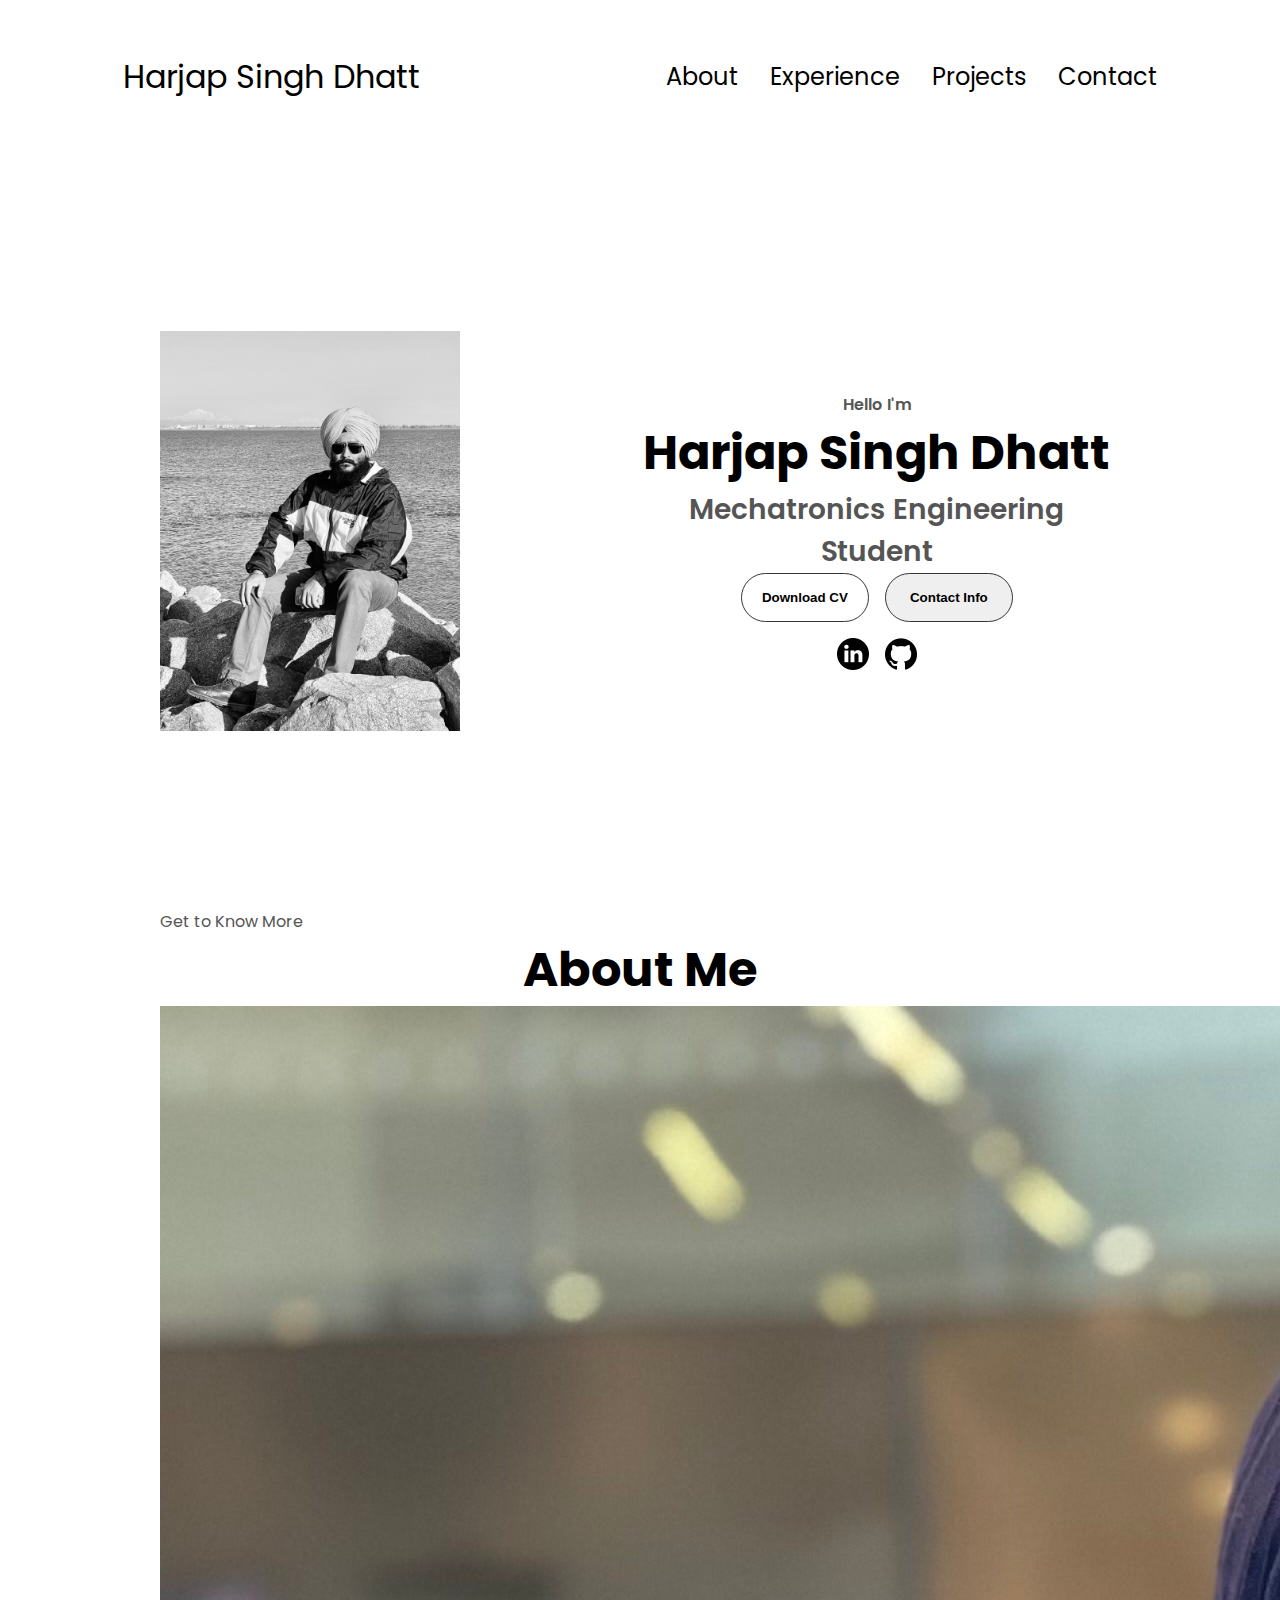
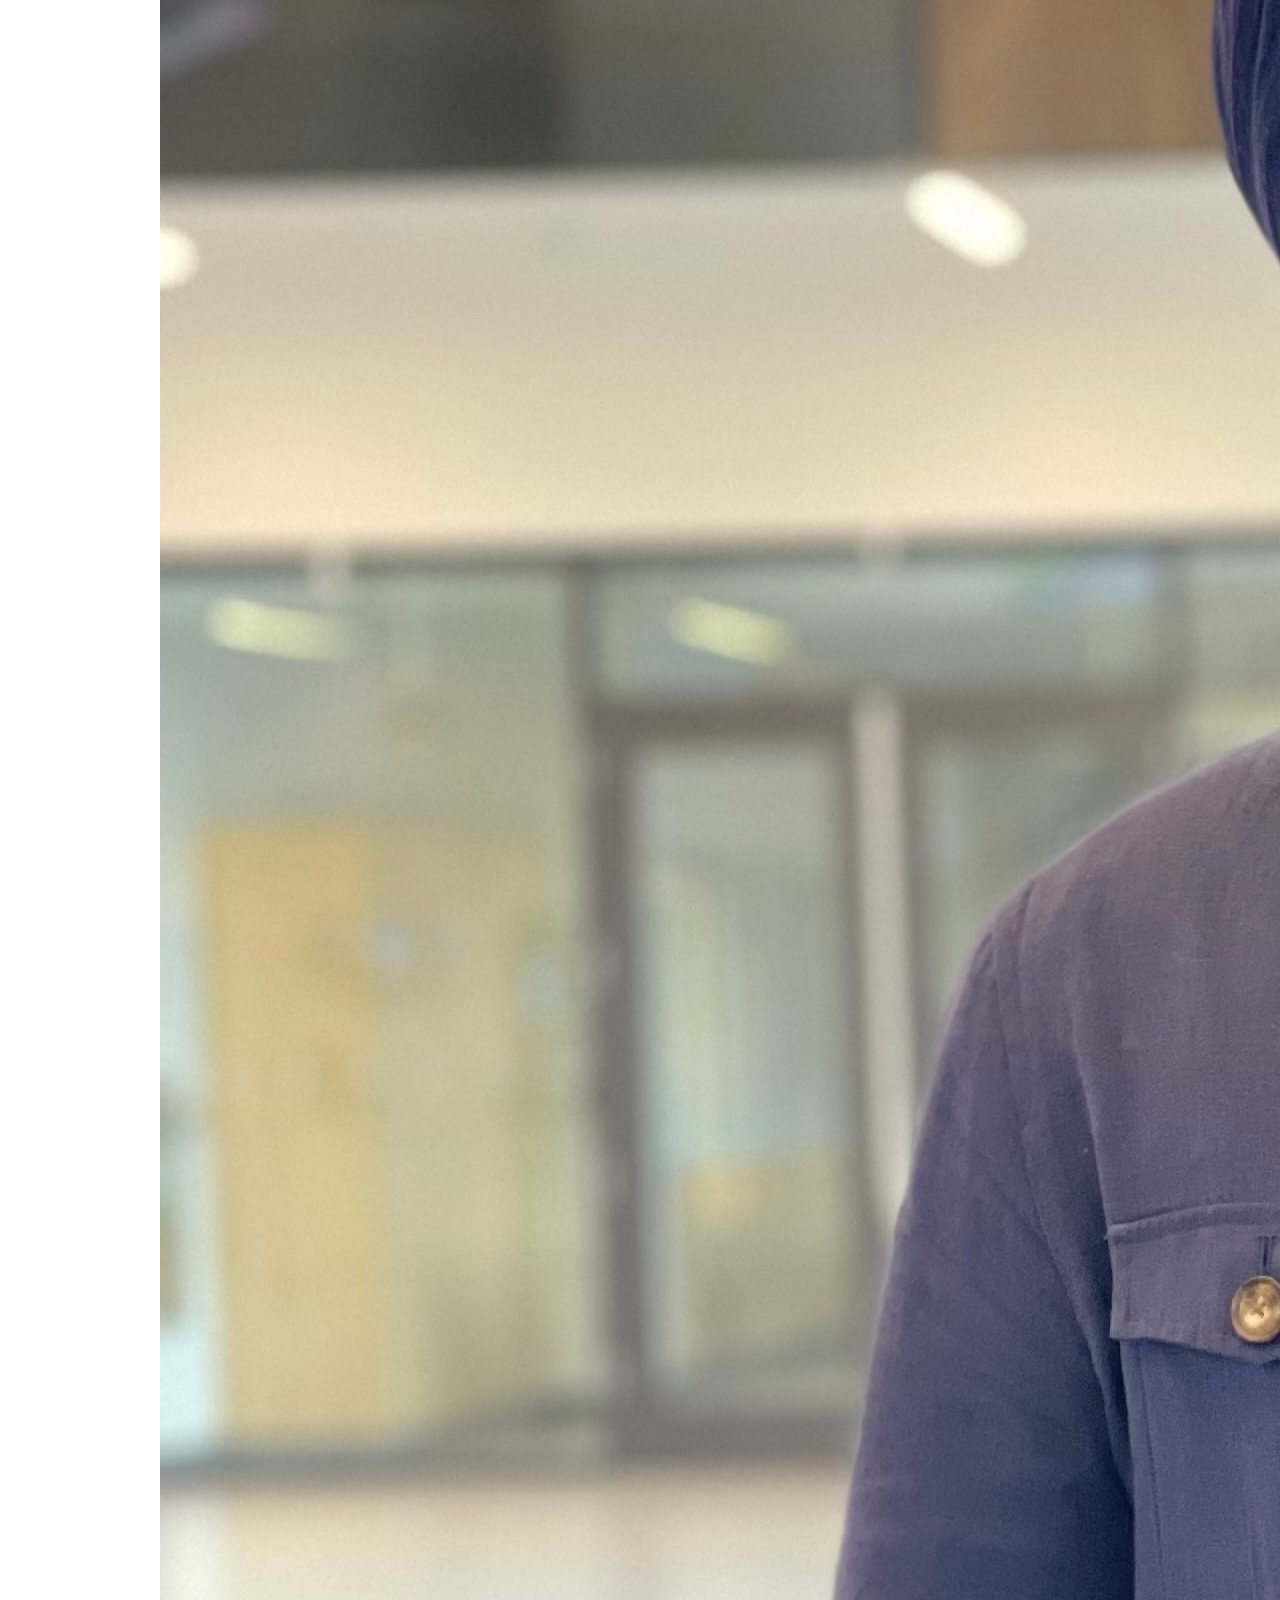
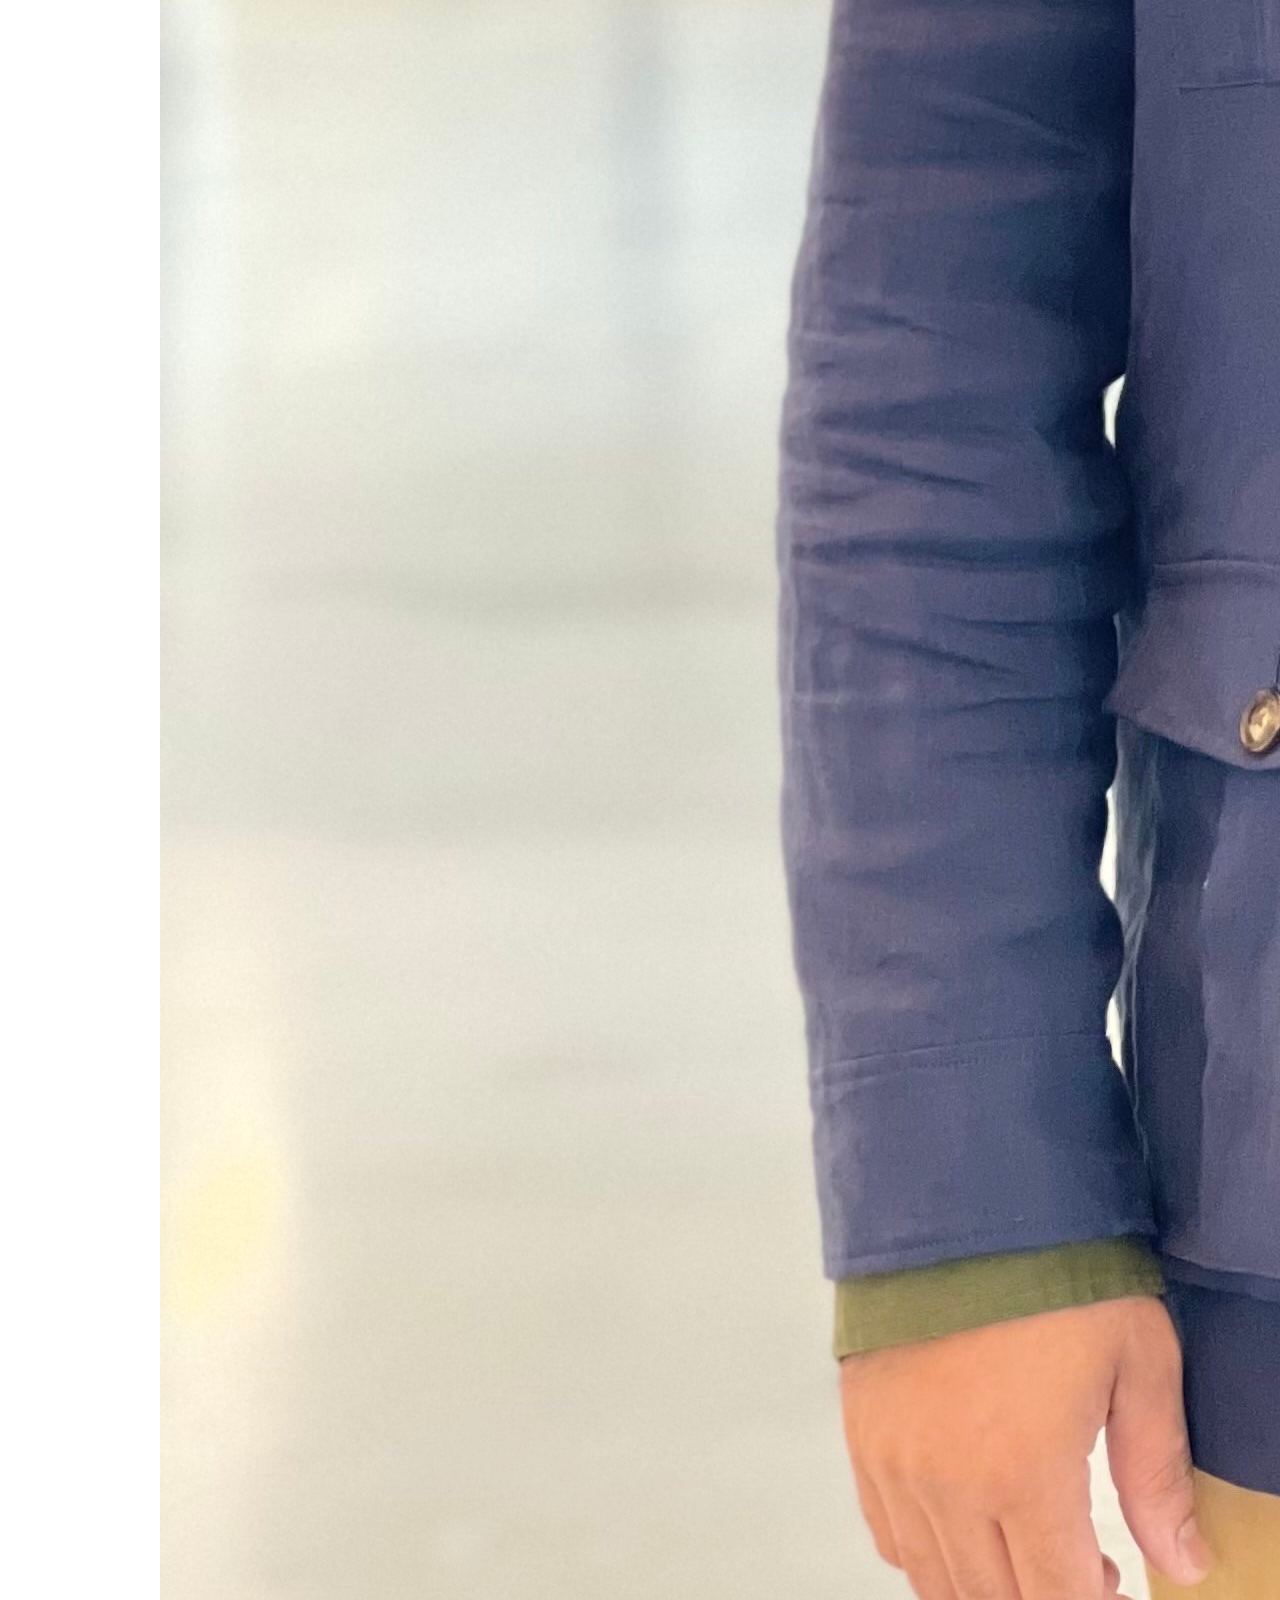
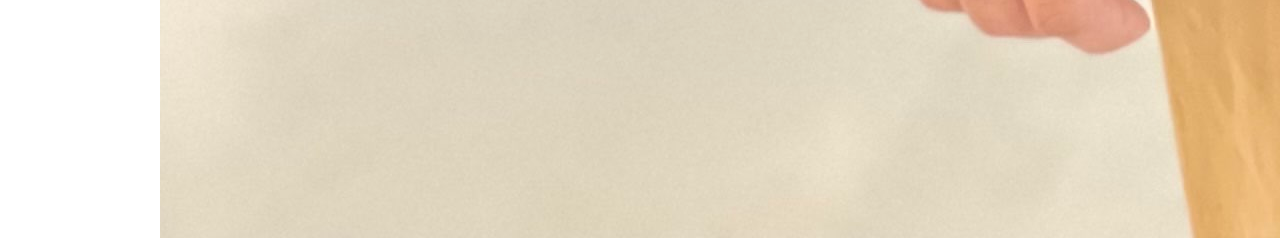
==== index.html @ b3462445 "most recent" ====
<!DOCTYPE html>
<html lang="en">
<head>
    <meta charset="UTF-8">
    <meta name="viewport" content="width=device-width, initial-scale=1.0">
    <title>My Portfolio</title>
    <link rel="stylesheet" href="style.css">
    <link rel="stylesheet" href="mediaqueries.css">
</head>
<body>
    <nav id="desktop-nav">
        <div class="logo">Harjap Singh Dhatt</div>
        <div>
            <ul class="nav-links">
            <li><a href="#about">About</a></li>
            <li><a href="#experience">Experience</a></li>
            <li><a href="#projects">Projects</a></li>
            <li><a href="#contact">Contact</a></li>
        </ul>
        </div>
    </nav>
    <nav id="hamburger-nav">
        <div class="logo">Harjap Singh Dhatt
        <div class="hamburger-menu">
            <div class="hamburger-icon" onclick="toggleMenu()">
            <span></span>
            <span></span>
            <span></span>
            </div>
            <div class="menu-links">                
                <li><a href="#about" onclick="toggleMenu()">About</a></li>
                <li><a href="#experience" onclick="toggleMenu()">Experience</a></li>
                <li><a href="#projects" onclick="toggleMenu()">Projects</a></li>
                <li><a href="#contact" onclick="toggleMenu()">Contact</a></li>
            </div>
        </div>
    </nav>
    <section id="profile">
        <div class="section__pic-container">
            <img src="./assests/image.jpg" alt="Harjap Singh profile picture">
        </div>
        <div class="section__text">
            <p class="section__text__p1">Hello I'm</p>
            <h1 class="title">Harjap Singh Dhatt</h1>
            <p class="section__text__p2">Mechatronics Engineering Student</p>
            <div class="btn-container">
                <button 
                class="btn btn-color-2" 
                onclick="window.open('./assests/Resume_FA24.pdf')">
                Download CV
                </button>
                <button 
                class="btn btn-color-1" 
                onclick="location.href='./#contact'">
                Contact Info
                </button>
            </div>
            <div id="socials-container">
                <img 
                src="./assests/linkedin.png" 
                alt="My LinkedIn Profile"
                class="icon"
                onclick="location.href='https://www.linkedin.com/in/harjapdhatt/'"
                />
                <img 
                src="./assests/github.png" 
                alt="My Github Profile"
                class="icon"
                onclick="location.href='https://github.com/Harjaps995'"
                />

            </div>
        </div>
    </section>
    <section id="about">
        <p class="section__text__p1">Get to Know More</p>
        <h1 class="title">About Me</h1>
        <div class="section-container">
            <div class="section__pic_container">
                <img src="./assests/image1.jpg" 
                alt="Profile picture"
                class="about-pic"
                />
            </div>
            <div class="about-details-container">
                <div class="about-continers">
                    <div class="details-container">
                        <img src="./assests/experience.png" 
                        alt="Experience icon"
                        class="icon"
                        />
                        <h3>Experience</h3>
                        <p>2+ years <br>Mechatronics Engineering</p>
                    </div>
                    <div class="details-container">
                        <img src="./assests/education.png" 
                        alt="Education icon"
                        class="icon"
                        />
                        <h3>Education</h3>
                        <p>BASc <br>Mechatronic Systems Engineering</p>
                    </div>
                </div>
                <div class="text-container">
                    <p>
                        Lorem ipsum, dolor sit amet consectetur adipisicing elit. 
                        Ipsum est mollitia temporibus? Ducimus ad eius, perspiciatis id quidem, 
                        saepe dolorem adipisci incidunt sed modi blanditiis dicta, possimus ea 
                        doloremque. Accusamus amet praesentium vitae. Nam aperiam ab nulla 
                        maiores magni, reiciendis perferendis aliquam vel nihil, placeat 
                        consequatur esse blanditiis quidem provident.
                    </p>
                </div>
            </div>
        </div>
    </section>
    <script src="script.js"></script>
</body>
</html>
---- style.css ----
/* GENERAL */

@import url('https://fonts.googleapis.com/css2?family=Poppins:wght@300;400;500;600&display=swap');

* {
    margin: 0;
    padding: 0;
}

body {
    font-family: "Poppins", sans-serif;
}

html {
    scroll-behavior: smooth;
}

p {
    color: rgb(85, 85, 85);
}

/* TRANSITION */

a, .btn {

    transition: all 300ms ease;
}

/* DESKTOP NAV */

nav, .nav-links {
    display: flex;
}

nav {
    justify-content: space-around;
    align-items: center;
    height: 17vh;
}

.nav-links {
    gap: 2rem;
    list-style: none;
    font-size: 1.5rem;
}

a {
    color: black;
    text-decoration: none;
    text-decoration-color: white;

}

a:hover {
    color: grey;
    text-decoration: underline;
    text-underline-offset: 0.75rem;
    text-decoration-color: rgb(181, 181, 181);
}

.logo {
    font-size: 2rem;
}

.logo:hover {
    cursor: default;
}

/* HAMBURGER MENU */

#hamburger-nav {
    display: none;
}

.hamburger-menu {
    position: relative;
    display: inline-block;
}

.hamburger-icon {
    display: flex;
    flex-direction: column;
    justify-content: space-between;
    height: 24px;
    width: 30px;
    cursor: pointer;
}

.hamburger-icon span {
    width: 100%;
    height: 2px;
    background-color: black;
    transition: all 0.3 ease-in-out;
}

.menu-links {
    position: absolute;
    top: 100%;
    right: 0;
    background-color: white;
    width: fit-content;
    max-height: 0;
    overflow: hidden;
    transition: all 0.3 ease-in-out;
}

.menu-links a {
    display: block;
    padding: 10px;
    text-align: center;
    font-size: 1.5rem;
    color: black;
    text-decoration: none;
    transition: all 0.3 ease-in-out;
}

.menu-links li {
    list-style: none;
}

.menu-links.open {
    max-height: 300px;
}

.hamburger-icon.open span:first-child {
    transform: rotate(45deg) translate(10px, 5px);
}

.hamburger-icon.open span:nth-child(2) {
    opacity: 0;
}

.hamburger-icon.open span:last-child {
    transform: rotate(-45deg) translate(10px, -5px);
}

.hamburger-icon span:first-child {
    translate: none;
}

.hamburger-icon span:first-child {
    opacity: 1;
}

.hamburger-icon span:first-child {
    translate: none;
}

/* SECTION */

section {
    padding-top: 4vh;
    height: 96vh;
    margin: 0 10rem;
    box-sizing: border-box;
    min-height: fit-content;
}

.section-container {
    display: flex
}

/*PROFILE SECTION*/

#profile {
    display: flex;
    justify-content: center;
    gap:5rem;
    height: 80vh;
}

.section__pic-container {
    display:flex;
    height: 400px;
    width: 400px;
    margin:auto 0;
}

.section__text {
    align-self: center;
    text-align: center;
}

.section__text p {
    font-weight: 600;
}

.section__text p1 {
    text-align: center;
}

.section__text__p2 {
    font-size: 1.75rem;
    margin-bottom: 1 rem;
}

.title {
    font-size: 3rem;
    text-align: center;
}

#socials-container {
    display: flex;
    justify-content: center;
    margin-top: 1rem;
    gap:1rem;
}

/* ICONS */

.icon {
    cursor:pointer;
    height: 2rem;
}

/* BUTTONS */

.btn-container {
    display: flex;
    justify-content: center;
    gap:1rem;
}

.btn {
    font-weight: 600;
    transition: all 300ms ease;
    padding: 1rem;
    width: 8rem;
    border-radius: 2rem;
}

.btn-color-1,
.btn-color-2 {
    border: rgb(53, 53, 53) 0.1rem solid;
}

.btn-color-1:hover,
.btn-color-2:hover {
    cursor: pointer;
}

.btn-color-1:hover,
.btn-color-2:hover {
    background:rgb(53, 53, 53);
    color: white;
}

.btn-color-1:hover {
    background: rgb(0, 0, 0);
}

.btn-color-2 {
    background: none;
}

.btn-color-2:hover {
    background: rgb(255, 255, 255) 0.1 rem solid;
}

.btn-container {
    gap: 1rem;
}
---- mediaqueries.css ----
@media screen and (max-width: 1200px) {
    #desktop-nav {
        display: none;
   }
   #hamburger-nav {
    display: flex;
   }
}
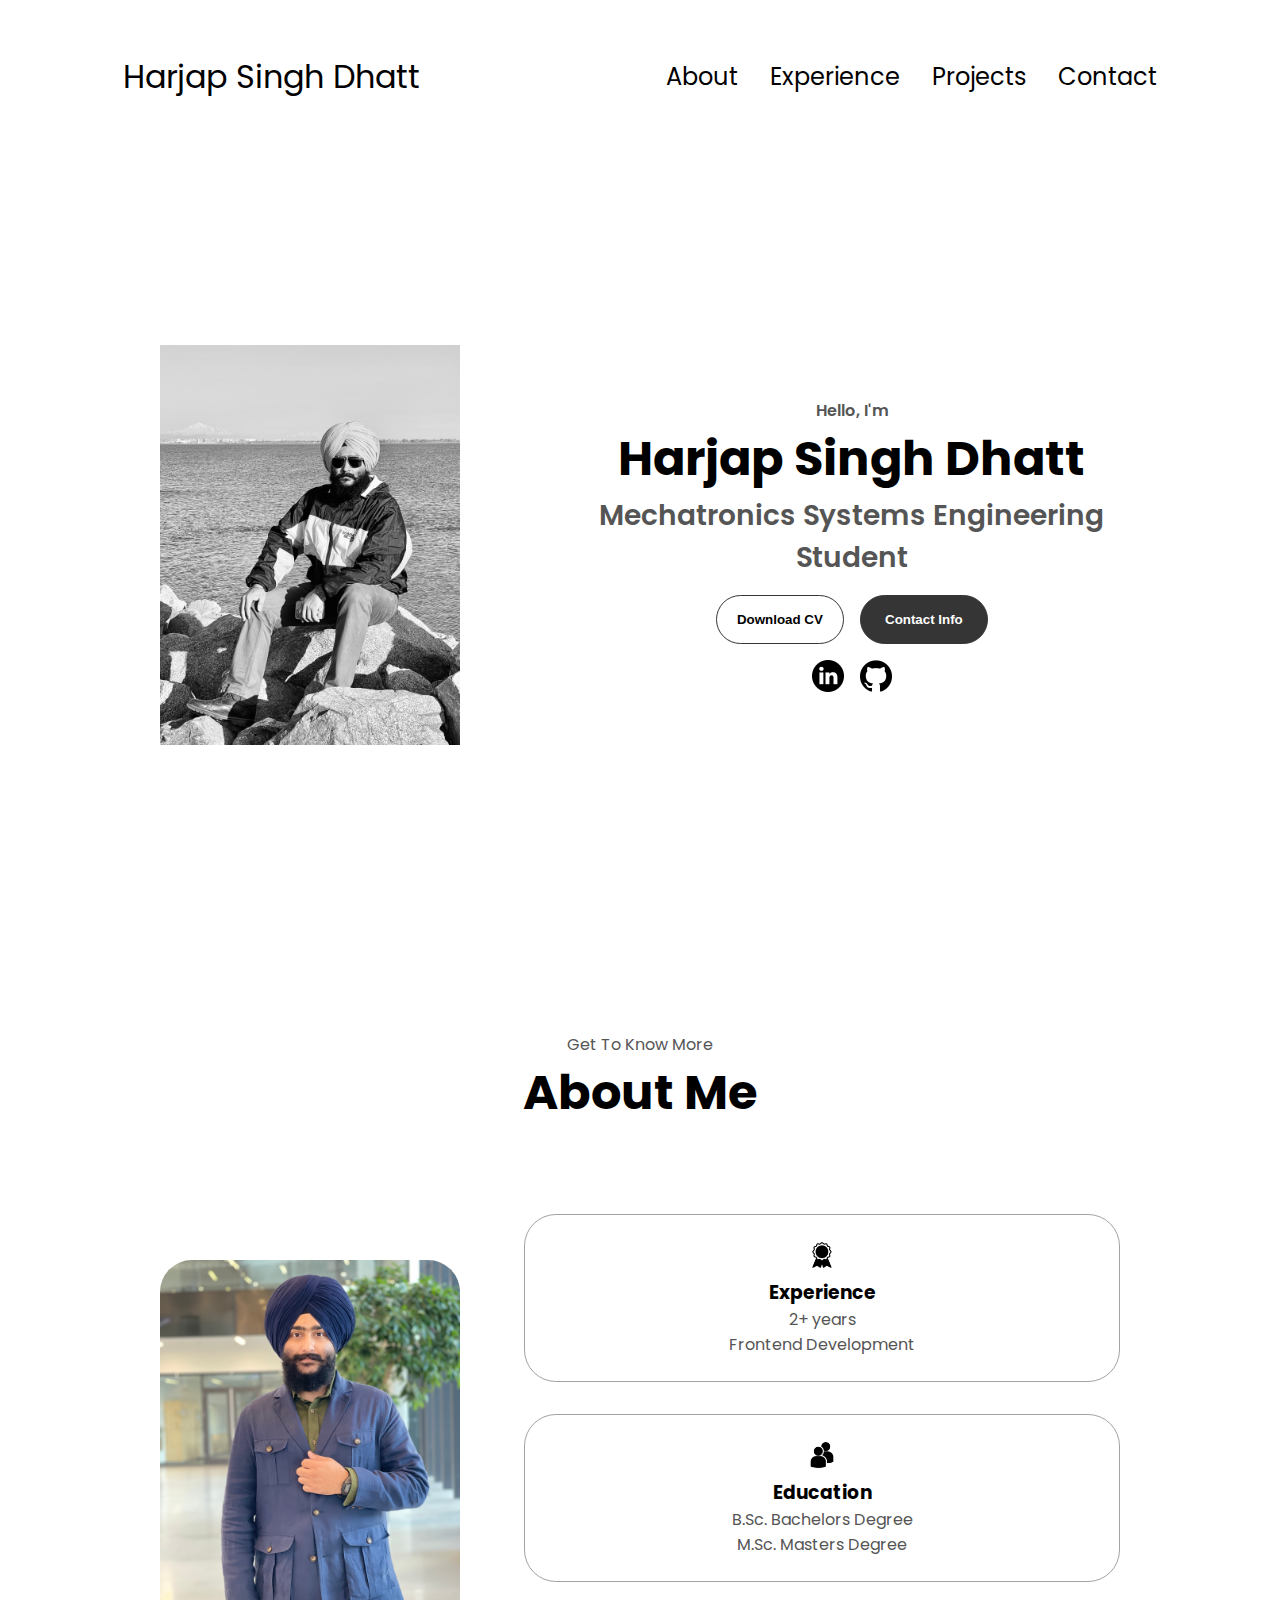
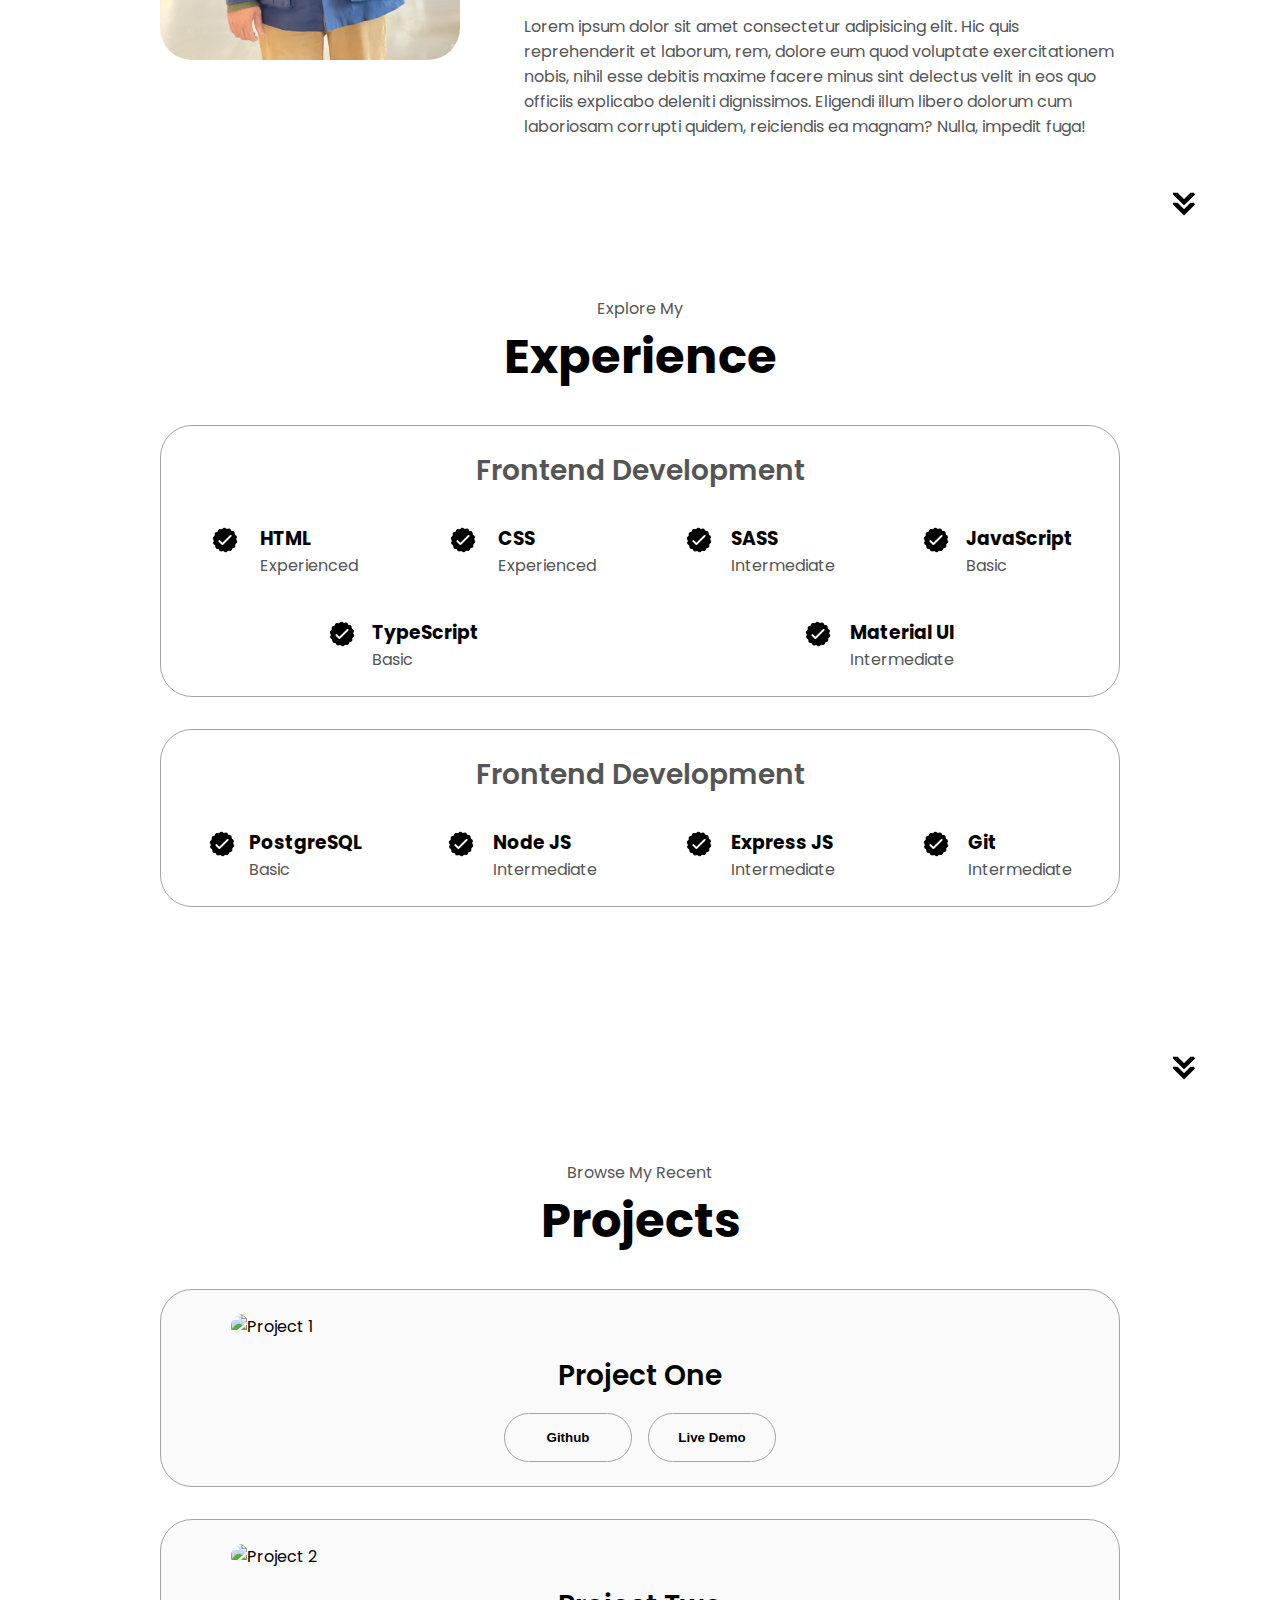
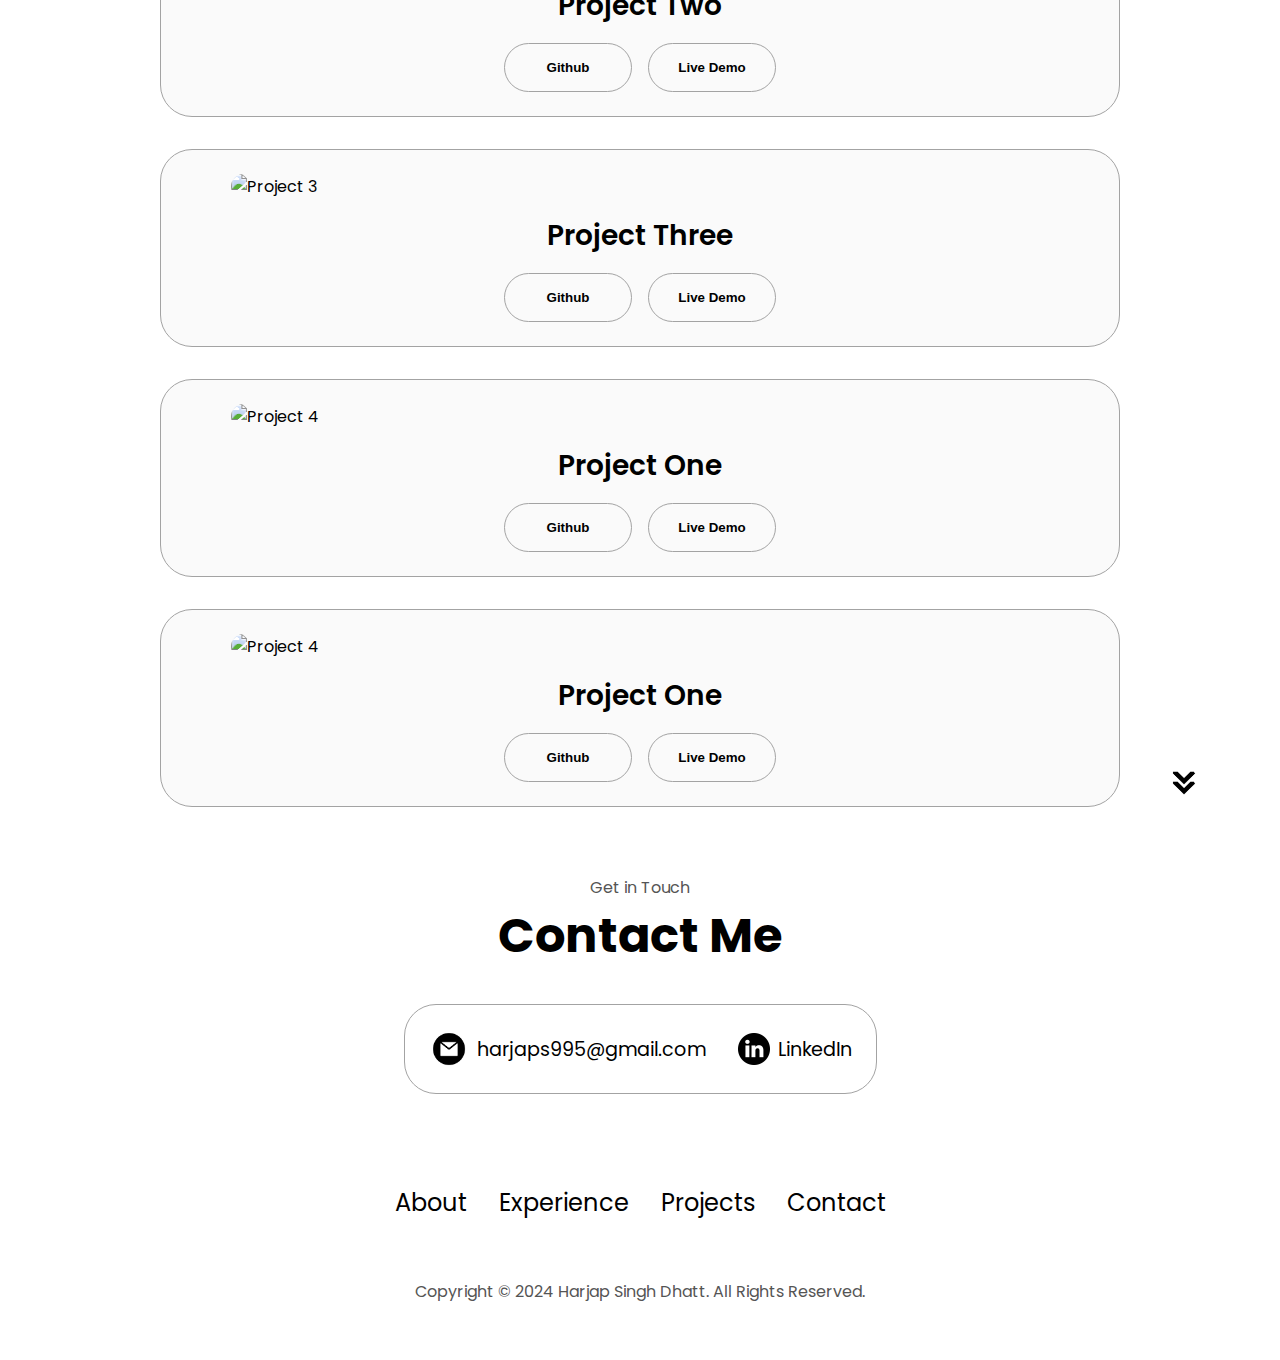
==== commit d395fad4: "New Changes0001" ====
--- a/index.html
+++ b/index.html
@@ -1,119 +1,433 @@
 <!DOCTYPE html>
 <html lang="en">
-<head>
-    <meta charset="UTF-8">
-    <meta name="viewport" content="width=device-width, initial-scale=1.0">
+  <head>
+    <meta charset="UTF-8" />
+    <meta http-equiv="X-UA-Compatible" content="IE=edge" />
+    <meta name="viewport" content="width=device-width, initial-scale=1.0" />
     <title>My Portfolio</title>
-    <link rel="stylesheet" href="style.css">
-    <link rel="stylesheet" href="mediaqueries.css">
-</head>
-<body>
+    <link rel="stylesheet" href="style.css" />
+    <link rel="stylesheet" href="mediaqueries.css" />
+  </head>
+  <body>
     <nav id="desktop-nav">
-        <div class="logo">Harjap Singh Dhatt</div>
-        <div>
-            <ul class="nav-links">
+      <div class="logo">Harjap Singh Dhatt</div>
+      <div>
+        <ul class="nav-links">
+          <li><a href="#about">About</a></li>
+          <li><a href="#experience">Experience</a></li>
+          <li><a href="#projects">Projects</a></li>
+          <li><a href="#contact">Contact</a></li>
+        </ul>
+      </div>
+    </nav>
+    <nav id="hamburger-nav">
+      <div class="logo">Harjap Singh Dhatt</div>
+      <div class="hamburger-menu">
+        <div class="hamburger-icon" onclick="toggleMenu()">
+          <span></span>
+          <span></span>
+          <span></span>
+        </div>
+        <div class="menu-links">
+          <li><a href="#about" onclick="toggleMenu()">About</a></li>
+          <li><a href="#experience" onclick="toggleMenu()">Experience</a></li>
+          <li><a href="#projects" onclick="toggleMenu()">Projects</a></li>
+          <li><a href="#contact" onclick="toggleMenu()">Contact</a></li>
+        </div>
+      </div>
+    </nav>
+    <section id="profile">
+      <div class="section__pic-container">
+        <img src="./assests/profile-pic.jpg" alt="Harjap Singh Dhatt profile picture" />
+      </div>
+      <div class="section__text">
+        <p class="section__text__p1">Hello, I'm</p>
+        <h1 class="title">Harjap Singh Dhatt</h1>
+        <p class="section__text__p2">Mechatronics Systems Engineering Student</p>
+        <div class="btn-container">
+          <button
+            class="btn btn-color-2"
+            onclick="window.open('./assets/Resume_FA24.pdf')"
+          >
+            Download CV
+          </button>
+          <button class="btn btn-color-1" onclick="location.href='./#contact'">
+            Contact Info
+          </button>
+        </div>
+        <div id="socials-container">
+          <img
+            src=".//assests/linkedin.png"
+            alt="My LinkedIn profile"
+            class="icon"
+            onclick="location.href='https://linkedin.com//in/harjapdhatt/'"
+          />
+          <img
+            src="./assests/github.png"
+            alt="My Github profile"
+            class="icon"
+            onclick="location.href='https://github.com/Harjaps995'"
+          />
+        </div>
+      </div>
+    </section>
+    <section id="about">
+      <p class="section__text__p1">Get To Know More</p>
+      <h1 class="title">About Me</h1>
+      <div class="section-container">
+        <div class="section__pic-container">
+          <img
+            src="./assests/image1.jpg"
+            alt="Profile picture"
+            class="about-pic"
+          />
+        </div>
+        <div class="about-details-container">
+          <div class="about-containers">
+            <div class="details-container">
+              <img
+                src="./assests/experience.png"
+                alt="Experience icon"
+                class="icon"
+              />
+              <h3>Experience</h3>
+              <p>2+ years <br />Frontend Development</p>
+            </div>
+            <div class="details-container">
+              <img
+                src="./assests/education.png"
+                alt="Education icon"
+                class="icon"
+              />
+              <h3>Education</h3>
+              <p>B.Sc. Bachelors Degree<br />M.Sc. Masters Degree</p>
+            </div>
+          </div>
+          <div class="text-container">
+            <p>
+              Lorem ipsum dolor sit amet consectetur adipisicing elit. Hic quis
+              reprehenderit et laborum, rem, dolore eum quod voluptate
+              exercitationem nobis, nihil esse debitis maxime facere minus sint
+              delectus velit in eos quo officiis explicabo deleniti dignissimos.
+              Eligendi illum libero dolorum cum laboriosam corrupti quidem,
+              reiciendis ea magnam? Nulla, impedit fuga!
+            </p>
+          </div>
+        </div>
+      </div>
+      <img
+        src="./assests/arrow.png"
+        alt="Arrow icon"
+        class="icon arrow"
+        onclick="location.href='./#experience'"
+      />
+    </section>
+    <section id="experience">
+      <p class="section__text__p1">Explore My</p>
+      <h1 class="title">Experience</h1>
+      <div class="experience-details-container">
+        <div class="about-containers">
+          <div class="details-container">
+            <h2 class="experience-sub-title">Frontend Development</h2>
+            <div class="article-container">
+              <article>
+                <img
+                  src="./assests/checkmark.png"
+                  alt="Experience icon"
+                  class="icon"
+                />
+                <div>
+                  <h3>HTML</h3>
+                  <p>Experienced</p>
+                </div>
+              </article>
+              <article>
+                <img
+                  src="./assests/checkmark.png"
+                  alt="Experience icon"
+                  class="icon"
+                />
+                <div>
+                  <h3>CSS</h3>
+                  <p>Experienced</p>
+                </div>
+              </article>
+              <article>
+                <img
+                  src="./assests/checkmark.png"
+                  alt="Experience icon"
+                  class="icon"
+                />
+                <div>
+                  <h3>SASS</h3>
+                  <p>Intermediate</p>
+                </div>
+              </article>
+              <article>
+                <img
+                  src=".//assests/checkmark.png"
+                  alt="Experience icon"
+                  class="icon"
+                />
+                <div>
+                  <h3>JavaScript</h3>
+                  <p>Basic</p>
+                </div>
+              </article>
+              <article>
+                <img
+                  src="./assests/checkmark.png"
+                  alt="Experience icon"
+                  class="icon"
+                />
+                <div>
+                  <h3>TypeScript</h3>
+                  <p>Basic</p>
+                </div>
+              </article>
+              <article>
+                <img
+                  src="./assests/checkmark.png"
+                  alt="Experience icon"
+                  class="icon"
+                />
+                <div>
+                  <h3>Material UI</h3>
+                  <p>Intermediate</p>
+                </div>
+              </article>
+            </div>
+          </div>
+          <div class="details-container">
+            <h2 class="experience-sub-title">Frontend Development</h2>
+            <div class="article-container">
+              <article>
+                <img
+                  src="./assests/checkmark.png"
+                  alt="Experience icon"
+                  class="icon"
+                />
+                <div>
+                  <h3>PostgreSQL</h3>
+                  <p>Basic</p>
+                </div>
+              </article>
+              <article>
+                <img
+                  src="./assests/checkmark.png"
+                  alt="Experience icon"
+                  class="icon"
+                />
+                <div>
+                  <h3>Node JS</h3>
+                  <p>Intermediate</p>
+                </div>
+              </article>
+              <article>
+                <img
+                  src="./assests/checkmark.png"
+                  alt="Experience icon"
+                  class="icon"
+                />
+                <div>
+                  <h3>Express JS</h3>
+                  <p>Intermediate</p>
+                </div>
+              </article>
+              <article>
+                <img
+                  src="./assests/checkmark.png"
+                  alt="Experience icon"
+                  class="icon"
+                />
+                <div>
+                  <h3>Git</h3>
+                  <p>Intermediate</p>
+                </div>
+              </article>
+            </div>
+          </div>
+        </div>
+      </div>
+      <img
+        src="./assests/arrow.png"
+        alt="Arrow icon"
+        class="icon arrow"
+        onclick="location.href='./#projects'"
+      />
+    </section>
+    <section id="projects">
+      <p class="section__text__p1">Browse My Recent</p>
+      <h1 class="title">Projects</h1>
+      <div class="experience-details-container">
+        <div class="about-containers">
+          <div class="details-container color-container">
+            <div class="article-container">
+              <img
+                src="./assets/project-1.png"
+                alt="Project 1"
+                class="project-img"
+              />
+            </div>
+            <h2 class="experience-sub-title project-title">Project One</h2>
+            <div class="btn-container">
+              <button
+                class="btn btn-color-2 project-btn"
+                onclick="location.href='https://github.com/'"
+              >
+                Github
+              </button>
+              <button
+                class="btn btn-color-2 project-btn"
+                onclick="location.href='https://github.com/'"
+              >
+                Live Demo
+              </button>
+            </div>
+          </div>
+          <div class="details-container color-container">
+            <div class="article-container">
+              <img
+                src="./assets/project-2.png"
+                alt="Project 2"
+                class="project-img"
+              />
+            </div>
+            <h2 class="experience-sub-title project-title">Project Two</h2>
+            <div class="btn-container">
+              <button
+                class="btn btn-color-2 project-btn"
+                onclick="location.href='https://github.com/'"
+              >
+                Github
+              </button>
+              <button
+                class="btn btn-color-2 project-btn"
+                onclick="location.href='https://github.com/users/Harjaps995/projects/2'"
+              >
+                Live Demo
+              </button>
+            </div>
+          </div>
+          <div class="details-container color-container">
+            <div class="article-container">
+              <img
+                src="./assets/project-3.png"
+                alt="Project 3"
+                class="project-img"
+              />
+            </div>
+            <h2 class="experience-sub-title project-title">Project Three</h2>
+            <div class="btn-container">
+              <button
+                class="btn btn-color-2 project-btn"
+                onclick="location.href='https://github.com/'"
+              >
+                Github
+              </button>
+              <button
+                class="btn btn-color-2 project-btn"
+                onclick="location.href='https://github.com/'"
+              >
+                Live Demo
+              </button>
+            </div>
+          </div>
+          
+          <div class="details-container color-container">
+            <div class="article-container">
+              <img
+                src="./assets/project-1.png"
+                alt="Project 4"
+                class="project-img"
+              />
+            </div>
+            <h2 class="experience-sub-title project-title">Project One</h2>
+            <div class="btn-container">
+              <button
+                class="btn btn-color-2 project-btn"
+                onclick="location.href='https://github.com/'"
+              >
+                Github
+              </button>
+              <button
+                class="btn btn-color-2 project-btn"
+                onclick="location.href='https://github.com/'"
+              >
+                Live Demo
+              </button>
+            </div>
+          </div>
+
+          <div class="details-container color-container">
+            <div class="article-container">
+              <img
+                src="./assets/project-1.png"
+                alt="Project 4"
+                class="project-img"
+              />
+            </div>
+            <h2 class="experience-sub-title project-title">Project One</h2>
+            <div class="btn-container">
+              <button
+                class="btn btn-color-2 project-btn"
+                onclick="location.href='https://github.com/'"
+              >
+                Github
+              </button>
+              <button
+                class="btn btn-color-2 project-btn"
+                onclick="location.href='https://github.com/'"
+              >
+                Live Demo
+              </button>
+            </div>
+          </div>
+
+        </div>
+      </div>
+      <img
+        src="./assests/arrow.png"
+        alt="Arrow icon"
+        class="icon arrow"
+        onclick="location.href='./#contact'"
+      />
+    </section>
+    <section id="contact">
+      <p class="section__text__p1">Get in Touch</p>
+      <h1 class="title">Contact Me</h1>
+      <div class="contact-info-upper-container">
+        <div class="contact-info-container">
+          <img
+            src="./assests/email.png"
+            alt="Email icon"
+            class="icon contact-icon email-icon"
+          />
+          <p><a href="mailto:examplemail@gmail.com">harjaps995@gmail.com</a></p>
+        </div>
+        <div class="contact-info-container">
+          <img
+            src="./assests/linkedin.png"
+            alt="LinkedIn icon"
+            class="icon contact-icon"
+          />
+          <p><a href="https://www.linkedin.com/in/harjapdhatt/">LinkedIn</a></p>
+        </div>
+      </div>
+    </section>
+    <footer>
+      <nav>
+        <div class="nav-links-container">
+          <ul class="nav-links">
             <li><a href="#about">About</a></li>
             <li><a href="#experience">Experience</a></li>
             <li><a href="#projects">Projects</a></li>
             <li><a href="#contact">Contact</a></li>
-        </ul>
-        </div>
-    </nav>
-    <nav id="hamburger-nav">
-        <div class="logo">Harjap Singh Dhatt
-        <div class="hamburger-menu">
-            <div class="hamburger-icon" onclick="toggleMenu()">
-            <span></span>
-            <span></span>
-            <span></span>
-            </div>
-            <div class="menu-links">                
-                <li><a href="#about" onclick="toggleMenu()">About</a></li>
-                <li><a href="#experience" onclick="toggleMenu()">Experience</a></li>
-                <li><a href="#projects" onclick="toggleMenu()">Projects</a></li>
-                <li><a href="#contact" onclick="toggleMenu()">Contact</a></li>
-            </div>
-        </div>
-    </nav>
-    <section id="profile">
-        <div class="section__pic-container">
-            <img src="./assests/image.jpg" alt="Harjap Singh profile picture">
-        </div>
-        <div class="section__text">
-            <p class="section__text__p1">Hello I'm</p>
-            <h1 class="title">Harjap Singh Dhatt</h1>
-            <p class="section__text__p2">Mechatronics Engineering Student</p>
-            <div class="btn-container">
-                <button 
-                class="btn btn-color-2" 
-                onclick="window.open('./assests/Resume_FA24.pdf')">
-                Download CV
-                </button>
-                <button 
-                class="btn btn-color-1" 
-                onclick="location.href='./#contact'">
-                Contact Info
-                </button>
-            </div>
-            <div id="socials-container">
-                <img 
-                src="./assests/linkedin.png" 
-                alt="My LinkedIn Profile"
-                class="icon"
-                onclick="location.href='https://www.linkedin.com/in/harjapdhatt/'"
-                />
-                <img 
-                src="./assests/github.png" 
-                alt="My Github Profile"
-                class="icon"
-                onclick="location.href='https://github.com/Harjaps995'"
-                />
-
-            </div>
-        </div>
-    </section>
-    <section id="about">
-        <p class="section__text__p1">Get to Know More</p>
-        <h1 class="title">About Me</h1>
-        <div class="section-container">
-            <div class="section__pic_container">
-                <img src="./assests/image1.jpg" 
-                alt="Profile picture"
-                class="about-pic"
-                />
-            </div>
-            <div class="about-details-container">
-                <div class="about-continers">
-                    <div class="details-container">
-                        <img src="./assests/experience.png" 
-                        alt="Experience icon"
-                        class="icon"
-                        />
-                        <h3>Experience</h3>
-                        <p>2+ years <br>Mechatronics Engineering</p>
-                    </div>
-                    <div class="details-container">
-                        <img src="./assests/education.png" 
-                        alt="Education icon"
-                        class="icon"
-                        />
-                        <h3>Education</h3>
-                        <p>BASc <br>Mechatronic Systems Engineering</p>
-                    </div>
-                </div>
-                <div class="text-container">
-                    <p>
-                        Lorem ipsum, dolor sit amet consectetur adipisicing elit. 
-                        Ipsum est mollitia temporibus? Ducimus ad eius, perspiciatis id quidem, 
-                        saepe dolorem adipisci incidunt sed modi blanditiis dicta, possimus ea 
-                        doloremque. Accusamus amet praesentium vitae. Nam aperiam ab nulla 
-                        maiores magni, reiciendis perferendis aliquam vel nihil, placeat 
-                        consequatur esse blanditiis quidem provident.
-                    </p>
-                </div>
-            </div>
-        </div>
-    </section>
+          </ul>
+        </div>
+      </nav>
+      <p>Copyright &#169; 2024 Harjap Singh Dhatt. All Rights Reserved.</p>
+    </footer>
     <script src="script.js"></script>
-</body>
+  </body>
 </html>--- a/style.css
+++ b/style.css
@@ -1,262 +1,433 @@
 /* GENERAL */
 
-@import url('https://fonts.googleapis.com/css2?family=Poppins:wght@300;400;500;600&display=swap');
+@import url("https://fonts.googleapis.com/css2?family=Poppins:wght@300;400;500;600&display=swap");
 
 * {
-    margin: 0;
-    padding: 0;
+  margin: 0;
+  padding: 0;
 }
 
 body {
-    font-family: "Poppins", sans-serif;
+  font-family: "Poppins", sans-serif;
 }
 
 html {
-    scroll-behavior: smooth;
+  scroll-behavior: smooth;
 }
 
 p {
-    color: rgb(85, 85, 85);
+  color: rgb(85, 85, 85);
 }
 
 /* TRANSITION */
 
-a, .btn {
-
-    transition: all 300ms ease;
+a,
+.btn {
+  transition: all 300ms ease;
 }
 
 /* DESKTOP NAV */
 
-nav, .nav-links {
-    display: flex;
+nav,
+.nav-links {
+  display: flex;
 }
 
 nav {
-    justify-content: space-around;
-    align-items: center;
-    height: 17vh;
+  justify-content: space-around;
+  align-items: center;
+  height: 17vh;
 }
 
 .nav-links {
-    gap: 2rem;
-    list-style: none;
-    font-size: 1.5rem;
+  gap: 2rem;
+  list-style: none;
+  font-size: 1.5rem;
 }
 
 a {
-    color: black;
-    text-decoration: none;
-    text-decoration-color: white;
-
+  color: black;
+  text-decoration: none;
+  text-decoration-color: white;
 }
 
 a:hover {
-    color: grey;
-    text-decoration: underline;
-    text-underline-offset: 0.75rem;
-    text-decoration-color: rgb(181, 181, 181);
+  color: grey;
+  text-decoration: underline;
+  text-underline-offset: 1rem;
+  text-decoration-color: rgb(181, 181, 181);
 }
 
 .logo {
-    font-size: 2rem;
+  font-size: 2rem;
 }
 
 .logo:hover {
-    cursor: default;
+  cursor: default;
 }
 
 /* HAMBURGER MENU */
 
 #hamburger-nav {
-    display: none;
+  display: none;
 }
 
 .hamburger-menu {
-    position: relative;
-    display: inline-block;
+  position: relative;
+  display: inline-block;
 }
 
 .hamburger-icon {
-    display: flex;
-    flex-direction: column;
-    justify-content: space-between;
-    height: 24px;
-    width: 30px;
-    cursor: pointer;
+  display: flex;
+  flex-direction: column;
+  justify-content: space-between;
+  height: 24px;
+  width: 30px;
+  cursor: pointer;
 }
 
 .hamburger-icon span {
-    width: 100%;
-    height: 2px;
-    background-color: black;
-    transition: all 0.3 ease-in-out;
+  width: 100%;
+  height: 2px;
+  background-color: black;
+  transition: all 0.3 ease-in-out;
 }
 
 .menu-links {
-    position: absolute;
-    top: 100%;
-    right: 0;
-    background-color: white;
-    width: fit-content;
-    max-height: 0;
-    overflow: hidden;
-    transition: all 0.3 ease-in-out;
+  position: absolute;
+  top: 100%;
+  right: 0;
+  background-color: white;
+  width: fit-content;
+  max-height: 0;
+  overflow: hidden;
+  transition: all 0.3 ease-in-out;
 }
 
 .menu-links a {
-    display: block;
-    padding: 10px;
-    text-align: center;
-    font-size: 1.5rem;
-    color: black;
-    text-decoration: none;
-    transition: all 0.3 ease-in-out;
+  display: block;
+  padding: 10px;
+  text-align: center;
+  font-size: 1.5rem;
+  color: black;
+  text-decoration: none;
+  transition: all 0.3 ease-in-out;
 }
 
 .menu-links li {
-    list-style: none;
+  list-style: none;
 }
 
 .menu-links.open {
-    max-height: 300px;
+  max-height: 300px;
 }
 
 .hamburger-icon.open span:first-child {
-    transform: rotate(45deg) translate(10px, 5px);
+  transform: rotate(45deg) translate(10px, 5px);
 }
 
 .hamburger-icon.open span:nth-child(2) {
-    opacity: 0;
+  opacity: 0;
 }
 
 .hamburger-icon.open span:last-child {
-    transform: rotate(-45deg) translate(10px, -5px);
+  transform: rotate(-45deg) translate(10px, -5px);
 }
 
 .hamburger-icon span:first-child {
-    translate: none;
+  transform: none;
 }
 
 .hamburger-icon span:first-child {
-    opacity: 1;
+  opacity: 1;
 }
 
 .hamburger-icon span:first-child {
-    translate: none;
-}
-
-/* SECTION */
+  transform: none;
+}
+
+/* SECTIONS */
 
 section {
-    padding-top: 4vh;
-    height: 96vh;
-    margin: 0 10rem;
-    box-sizing: border-box;
-    min-height: fit-content;
+  padding-top: 4vh;
+  height: 96vh;
+  margin: 0 10rem;
+  box-sizing: border-box;
+  min-height: fit-content;
 }
 
 .section-container {
-    display: flex
-}
-
-/*PROFILE SECTION*/
+  display: flex;
+}
+
+/* PROFILE SECTION */
 
 #profile {
-    display: flex;
-    justify-content: center;
-    gap:5rem;
-    height: 80vh;
+  display: flex;
+  justify-content: center;
+  gap: 5rem;
+  height: 80vh;
 }
 
 .section__pic-container {
-    display:flex;
-    height: 400px;
-    width: 400px;
-    margin:auto 0;
+  display: flex;
+  height: 400px;
+  width: 400px;
+  margin: auto 0;
 }
 
 .section__text {
-    align-self: center;
-    text-align: center;
+  align-self: center;
+  text-align: center;
 }
 
 .section__text p {
-    font-weight: 600;
-}
-
-.section__text p1 {
-    text-align: center;
+  font-weight: 600;
+}
+
+.section__text__p1 {
+  text-align: center;
 }
 
 .section__text__p2 {
-    font-size: 1.75rem;
-    margin-bottom: 1 rem;
+  font-size: 1.75rem;
+  margin-bottom: 1rem;
 }
 
 .title {
-    font-size: 3rem;
-    text-align: center;
+  font-size: 3rem;
+  text-align: center;
 }
 
 #socials-container {
-    display: flex;
-    justify-content: center;
-    margin-top: 1rem;
-    gap:1rem;
+  display: flex;
+  justify-content: center;
+  margin-top: 1rem;
+  gap: 1rem;
 }
 
 /* ICONS */
 
 .icon {
-    cursor:pointer;
-    height: 2rem;
+  cursor: pointer;
+  height: 2rem;
 }
 
 /* BUTTONS */
 
 .btn-container {
-    display: flex;
-    justify-content: center;
-    gap:1rem;
+  display: flex;
+  justify-content: center;
+  gap: 1rem;
 }
 
 .btn {
-    font-weight: 600;
-    transition: all 300ms ease;
-    padding: 1rem;
-    width: 8rem;
-    border-radius: 2rem;
+  font-weight: 600;
+  transition: all 300ms ease;
+  padding: 1rem;
+  width: 8rem;
+  border-radius: 2rem;
 }
 
 .btn-color-1,
 .btn-color-2 {
-    border: rgb(53, 53, 53) 0.1rem solid;
+  border: rgb(53, 53, 53) 0.1rem solid;
 }
 
 .btn-color-1:hover,
 .btn-color-2:hover {
-    cursor: pointer;
-}
-
-.btn-color-1:hover,
+  cursor: pointer;
+}
+
+.btn-color-1,
 .btn-color-2:hover {
-    background:rgb(53, 53, 53);
-    color: white;
+  background: rgb(53, 53, 53);
+  color: white;
 }
 
 .btn-color-1:hover {
-    background: rgb(0, 0, 0);
+  background: rgb(0, 0, 0);
 }
 
 .btn-color-2 {
-    background: none;
+  background: none;
 }
 
 .btn-color-2:hover {
-    background: rgb(255, 255, 255) 0.1 rem solid;
+  border: rgb(255, 255, 255) 0.1rem solid;
 }
 
 .btn-container {
-    gap: 1rem;
+  gap: 1rem;
+}
+
+/* ABOUT SECTION */
+
+#about {
+  position: relative;
+}
+
+.about-containers {
+  gap: 2rem;
+  margin-bottom: 2rem;
+  margin-top: 2rem;
+}
+
+.about-details-container {
+  justify-content: center;
+  flex-direction: column;
+}
+
+.about-containers,
+.about-details-container {
+  display: flex;
+  flex-direction: column;
+}
+
+.about-pic {
+  border-radius: 2rem;
+}
+
+.arrow {
+  position: absolute;
+  right: -5rem;
+  bottom: 2.5rem;
+}
+
+.details-container {
+  padding: 1.5rem;
+  flex: 1;
+  background: white;
+  border-radius: 2rem;
+  border: rgb(53, 53, 53) 0.1rem solid;
+  border-color: rgb(163, 163, 163);
+  text-align: center;
+}
+
+.section-container {
+  gap: 4rem;
+  height: 80%;
+}
+
+.section__pic-container {
+  height: 400px;
+  width: 400px;
+  margin: auto 0;
+}
+
+/* EXPERIENCE SECTION */
+
+#experience {
+  position: relative;
+}
+
+.experience-sub-title {
+  color: rgb(85, 85, 85);
+  font-weight: 600;
+  font-size: 1.75rem;
+  margin-bottom: 2rem;
+}
+
+.experience-details-container {
+  display: flex;
+  justify-content: center;
+  flex-direction: column;
+}
+
+.article-container {
+  display: flex;
+  text-align: initial;
+  flex-wrap: wrap;
+  flex-direction: row;
+  gap: 2.5rem;
+  justify-content: space-around;
+}
+
+article {
+  display: flex;
+  width: 10rem;
+  justify-content: space-around;
+  gap: 0.5rem;
+}
+
+article .icon {
+  cursor: default;
+}
+
+/* PROJECTS SECTION */
+
+#projects {
+  position: relative;
+}
+
+.color-container {
+  border-color: rgb(163, 163, 163);
+  background: rgb(250, 250, 250);
+}
+
+.project-img {
+  border-radius: 2rem;
+  width: 90%;
+  height: 90%;
+}
+
+.project-title {
+  margin: 1rem;
+  color: black;
+}
+
+.project-btn {
+  color: black;
+  border-color: rgb(163, 163, 163);
+}
+
+/* CONTACT */
+
+#contact {
+  display: flex;
+  justify-content: center;
+  flex-direction: column;
+  height: 70vh;
+}
+
+.contact-info-upper-container {
+  display: flex;
+  justify-content: center;
+  border-radius: 2rem;
+  border: rgb(53, 53, 53) 0.1rem solid;
+  border-color: rgb(163, 163, 163);
+  background: (250, 250, 250);
+  margin: 2rem auto;
+  padding: 0.5rem;
+}
+
+.contact-info-container {
+  display: flex;
+  align-items: center;
+  justify-content: center;
+  gap: 0.5rem;
+  margin: 1rem;
+}
+
+.contact-info-container p {
+  font-size: larger;
+}
+
+.contact-icon {
+  cursor: default;
+}
+
+.email-icon {
+  height: 2.5rem;
+}
+
+/* FOOTER SECTION */
+
+footer {
+  height: 26vh;
+  margin: 0 1rem;
+}
+
+footer p {
+  text-align: center;
 }--- a/mediaqueries.css
+++ b/mediaqueries.css
@@ -1,8 +1,103 @@
-@media screen and (max-width: 1200px) {
+@media screen and (max-width: 1400px) {
+    #profile {
+      height: 83vh;
+      margin-bottom: 6rem;
+    }
+    .about-containers {
+      flex-wrap: wrap;
+    }
+    #contact,
+    #projects {
+      height: fit-content;
+    }
+  }
+  
+  @media screen and (max-width: 1200px) {
     #desktop-nav {
-        display: none;
-   }
-   #hamburger-nav {
-    display: flex;
-   }
-}+      display: none;
+    }
+    #hamburger-nav {
+      display: flex;
+    }
+    #experience,
+    .experience-details-container {
+      margin-top: 2rem;
+    }
+    #profile,
+    .section-container {
+      display: block;
+    }
+    .arrow {
+      display: none;
+    }
+    section,
+    .section-container {
+      height: fit-content;
+    }
+    section {
+      margin: 0 5%;
+    }
+    .section__pic-container {
+      width: 275px;
+      height: 275px;
+      margin: 0 auto 2rem;
+    }
+    .about-containers {
+      margin-top: 0;
+    }
+  }
+  
+  @media screen and (max-width: 600px) {
+    #contact,
+    footer {
+      height: 40vh;
+    }
+    #profile {
+      height: 83vh;
+      margin-bottom: 0;
+    }
+    article {
+      font-size: 1rem;
+    }
+    footer nav {
+      height: fit-content;
+      margin-bottom: 2rem;
+    }
+    .about-containers,
+    .contact-info-upper-container,
+    .btn-container {
+      flex-wrap: wrap;
+    }
+    .contact-info-container {
+      margin: 0;
+    }
+    .contact-info-container p,
+    .nav-links li a {
+      font-size: 1rem;
+    }
+    .experience-sub-title {
+      font-size: 1.25rem;
+    }
+    .logo {
+      font-size: 1.5rem;
+    }
+    .nav-links {
+      flex-direction: column;
+      gap: 0.5rem;
+      text-align: center;
+    }
+    .section__pic-container {
+      width: auto;
+      height: 46vw;
+      justify-content: center;
+    }
+    .section__text__p2 {
+      font-size: 1.25rem;
+    }
+    .title {
+      font-size: 2rem;
+    }
+    .text-container {
+      text-align: justify;
+    }
+  }